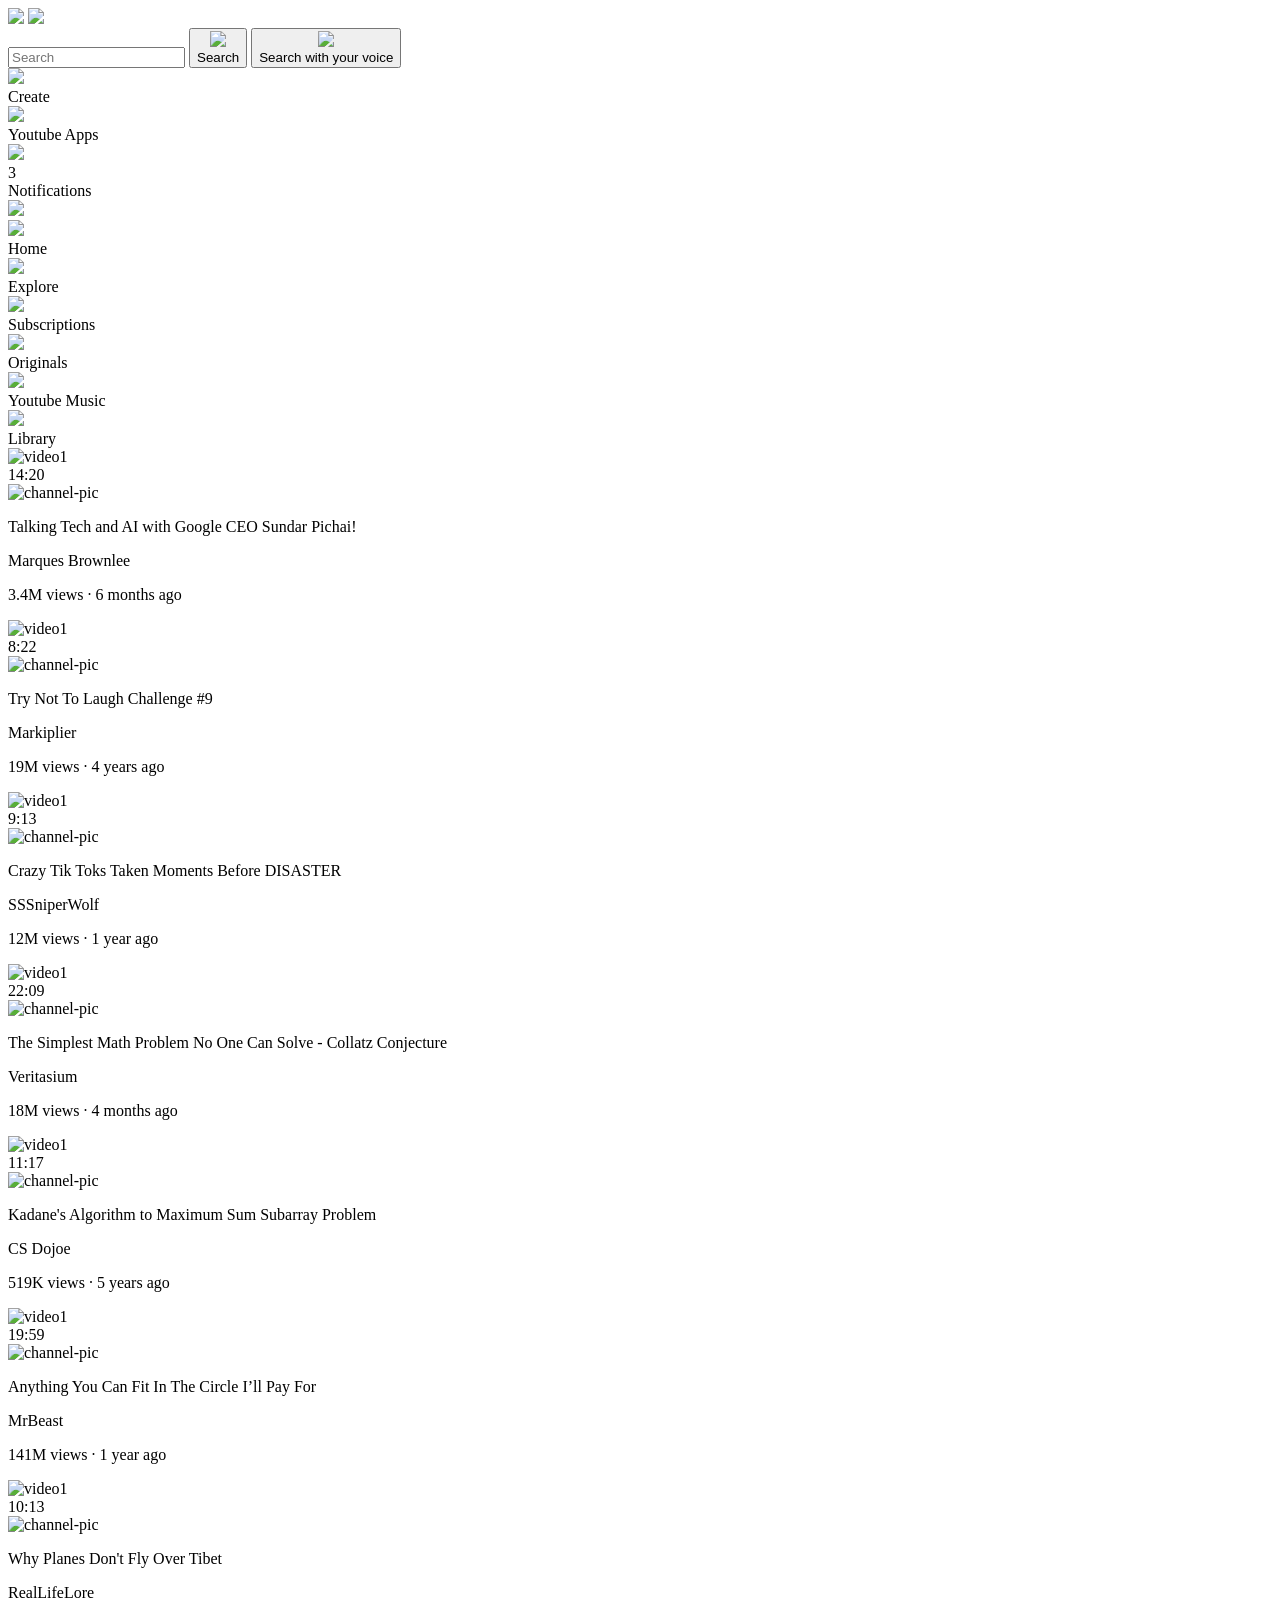
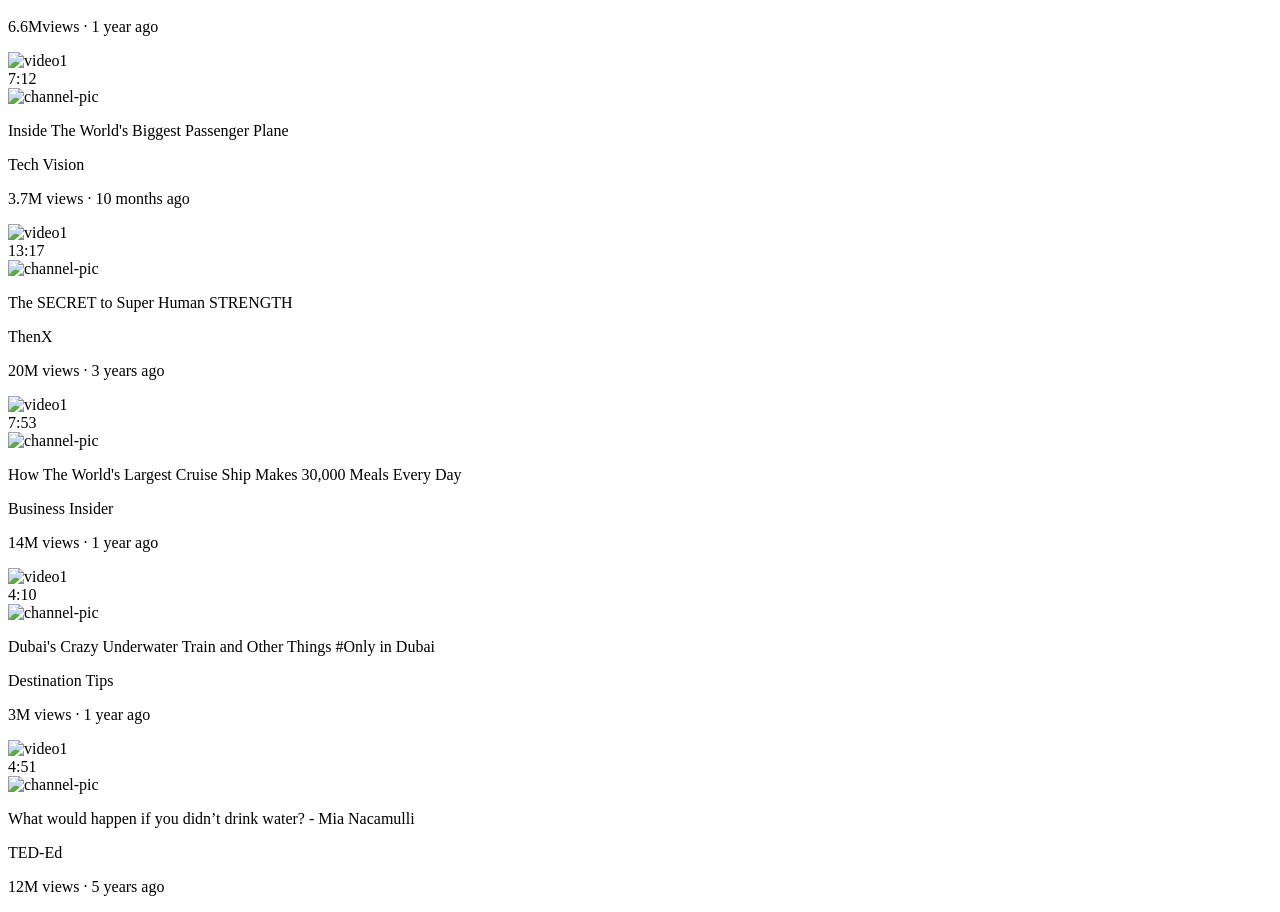
==== HTML-CSS/youtube.html @ 258d71fb "moving file in separate folder" ====
<!DOCTYPE html>
<html lang="en">
<head>
  <meta charset="UTF-8">
  <meta name="viewport" content="width=device-width, initial-scale=1.0">
  <title>Youtube</title>
  <link rel="stylesheet" href="styles/general.css">
  <link rel="stylesheet" href="styles/header.css">
  <link rel="stylesheet" href="styles/video.css">
  <link rel="stylesheet" href="styles/sidebar.css">
  <link rel="preconnect" href="https://fonts.googleapis.com">
  <link rel="preconnect" href="https://fonts.gstatic.com" crossorigin>
  <link href="https://fonts.googleapis.com/css2?family=Roboto:ital,wght@0,100..900;1,100..900&display=swap" rel="stylesheet">
 
</head>




<body>
  <div class="header">


   <div class="left-sec">
      <img src="icons/hamburger-menu.svg" class="hamburger">
      <img src="icons/youtube-logo.svg" class="youtube-logo">
   </div>


    <div class="mid-sec">
      <input type="text" placeholder="Search" class="search-bar">
      <button class="search-button">
      <img src="icons/search.svg" class="search-icon">
      <div class="tooltip">Search</div>
      </button>
      <button  class="voice-search-button">
        <img src="icons/voice-search-icon.svg" class="voice-search-icon">
        <div class="tooltip">Search with your voice</div>
      </button>
    </div>




    <div class="right-sec">
      <div class="upload-icon-container">
        <img src="icons/upload.svg" class="upload-icon">
        <div class="tooltip">Create</div>
      </div >
      <div class="youtube-apps-icon-container">
        <img src="icons/youtube-apps.svg" class="youtube-apps-icon">
        <div class="tooltip">Youtube Apps</div>
      </div>
  
      <div class="notification-icon-container">
        <div class="notification-image">
          <img src="icons/notifications.svg" class="notification-icon" >
          <div class="notification-count">3</div>
        </div>
      <div class="tooltip">Notifications</div>
      </div>   

      <div class="channel-icon-container">
        <img src="icons/channel-pic.jpg" class="parent-channel-pic">
      </div>
    
    </div>
  </div>
  





<div class="sideBar">
  <div class="sidebar-link">
    <img src="icons/home.svg">
    <div>Home</div>
  </div>
  <div class="sidebar-link">
    <img src="icons/explore.svg">
     <div>Explore</div>
  </div>
  <div class="sidebar-link">
    <img src="icons/subscriptions.svg">
    <div>Subscriptions</div>
  </div>
  <div class="sidebar-link">
    <img src="icons/originals.svg">
    <div>Originals</div>
  </div>
  <div class="sidebar-link">
    <img src="icons/youtube-music.svg">
    <div>Youtube Music</div>
  </div>
  <div class="sidebar-link">
    <img src="icons/library.svg">
    <div>Library</div>
  </div>
</div>
























<div class="video-grid">
  <div class="video-preview">
        <div class="thumbnail-row" >
          <img src="thumbnails/thumbnail-1.webp" alt="video1" class="thumbnail">
        <div class="video-time">14:20</div>
        </div>

        <div class="video-info-grid">

          <div class="profile-pic">
          <img src="channel-pics/channel-1.jpeg" alt="channel-pic" class="channel-picture">
          </div>

          <div class="video-info">
            <p class="video-title">
            Talking Tech and AI with Google CEO Sundar Pichai!</p>
            <p class="video-author">Marques Brownlee</p>
            <p class="video-stats">3.4M views &#183; 6 months ago</p>
          </div>
    
        </div>
  </div>



  <div class="video-preview">
      <div class="thumbnail-row">
        <img src="thumbnails/thumbnail-2.webp" alt="video1" class="thumbnail">
        <div class="video-time">8:22</div>
      </div>
      <div class="video-info-grid">

        <div class="profile-pic">
        <img src="channel-pics/channel-2.jpeg" alt="channel-pic" class="channel-picture">
        </div>
        <div class="video-info">
          <p class="video-title">
         Try Not To Laugh Challenge #9</p>
          <p class="video-author">Markiplier</p>
          <p class="video-stats">19M views &#183; 4 years ago</p>
        </div>
   
      </div>
  </div>

  <div class="video-preview">
        <div class="thumbnail-row">
          <img src="thumbnails/thumbnail-3.webp" alt="video1" class="thumbnail">
          <div class="video-time">9:13</div>
        </div>
        <div class="video-info-grid">

          <div class="profile-pic">
          <img src="channel-pics/channel-3.jpeg" alt="channel-pic" class="channel-picture">
          </div>
          <div class="video-info">
            <p class="video-title">
            
                 Crazy Tik Toks Taken Moments Before DISASTER
            </p>
            <p class="video-author">
                SSSniperWolf</p>
            <p class="video-stats">12M views &#183; 1 year ago
            </p>
          </div>
    
        </div>
    </div>



  <div class="video-preview">
      <div class="thumbnail-row">
        <img src="thumbnails/thumbnail-4.webp" alt="video1" class="thumbnail">
        <div class="video-time">22:09</div>
      
      </div>
      <div class="video-info-grid">

        <div class="profile-pic">
        <img src="channel-pics/channel-4.jpeg" alt="channel-pic" class="channel-picture">
        </div>
        <div class="video-info">
          <p class="video-title">
         The Simplest Math Problem No One Can Solve - Collatz Conjecture</p>
          <p class="video-author">Veritasium</p>
          <p class="video-stats">18M views &#183;  4 months ago</p>
        </div>
   
      </div>
  </div>



  <div class="video-preview">
      <div class="thumbnail-row">
        <img src="thumbnails/thumbnail-5.webp" alt="video1" class="thumbnail">
        <div class="video-time">11:17</div>
      </div>
      <div class="video-info-grid">

        <div class="profile-pic">
        <img src="channel-pics/channel-5.jpeg" alt="channel-pic" class="channel-picture">
        </div>
        <div class="video-info">
          <p class="video-title">
        Kadane's Algorithm to Maximum Sum Subarray Problem</p>
          <p class="video-author">CS Dojoe</p>
          <p class="video-stats">519K views &#183; 5 years ago</p>
        </div>
   
      </div>
  </div>



  <div class="video-preview">
      <div class="thumbnail-row">
        <img src="thumbnails/thumbnail-6.webp" alt="video1" class="thumbnail">
        <div class="video-time">19:59</div>
      </div>

      <div class="video-info-grid">

        <div class="profile-pic">
        <img src="channel-pics/channel-6.jpeg" alt="channel-pic" class="channel-picture">
        </div>

        <div class="video-info">
          <p class="video-title">
         Anything You Can Fit In The Circle I’ll Pay For</p>
          <p class="video-author">MrBeast</p>
          <p class="video-stats">141M views &#183; 1 year ago</p>
        </div>
   
      </div>
  </div>



  <div class="video-preview">
      <div class="thumbnail-row">
        <img src="thumbnails/thumbnail-7.webp" alt="video1" class="thumbnail">
        <div class="video-time">10:13</div>
      </div>

      <div class="video-info-grid">

        <div class="profile-pic">
        <img src="channel-pics/channel-7.jpeg" alt="channel-pic" class="channel-picture">
        </div>

        <div class="video-info">
          <p class="video-title">
         Why Planes Don't Fly Over Tibet</p>
          <p class="video-author">RealLifeLore</p>
          <p class="video-stats">6.6Mviews &#183; 1 year ago</p>
        </div>
   
      </div>
  </div>









  <div class="video-preview">
      <div class="thumbnail-row">
        <img src="thumbnails/thumbnail-8.webp" alt="video1" class="thumbnail">
        <div class="video-time">7:12</div>
      </div>

      <div class="video-info-grid">

        <div class="profile-pic">
        <img src="channel-pics/channel-8.jpeg" alt="channel-pic" class="channel-picture">
        </div>

        <div class="video-info">
          <p class="video-title">      
              Inside The World's Biggest Passenger Plane
          </p>
          <p class="video-author">Tech Vision</p>
          <p class="video-stats">3.7M views &#183; 10 months ago</p>
        </div>
   
      </div>
  </div>




     
  <div class="video-preview">
      <div class="thumbnail-row">
        <img src="thumbnails/thumbnail-9.webp" alt="video1" class="thumbnail">
        <div class="video-time">13:17</div>
      </div>

      <div class="video-info-grid">

        <div class="profile-pic">
        <img src="channel-pics/channel-9.jpeg" alt="channel-pic" class="channel-picture">
        </div>

        <div class="video-info">
          <p class="video-title">
             The SECRET to Super Human STRENGTH</p>
          <p class="video-author">ThenX</p>
          <p class="video-stats">20M views &#183; 3 years ago</p>
        </div>
   
      </div>
  </div>





     
  <div class="video-preview">
      <div class="thumbnail-row">
        <img src="thumbnails/thumbnail-10.webp" alt="video1" class="thumbnail">
        <div class="video-time">7:53</div>
      </div>

      <div class="video-info-grid">

        <div class="profile-pic">
        <img src="channel-pics/channel-10.jpeg" alt="channel-pic" class="channel-picture">
        </div>
         
        <div class="video-info">
          <p class="video-title">  
             How The World's Largest Cruise Ship Makes 30,000 Meals Every Day
          </p>
          <p class="video-author">
            Business Insider
          </p>
          <p class="video-stats">14M views &#183; 1 year ago</p>
        </div>
   
      </div>
  </div>





     
  <div class="video-preview">
      <div class="thumbnail-row">
        <img src="thumbnails/thumbnail-11.webp" alt="video1" class="thumbnail">
        <div class="video-time">4:10</div>
      </div>

      <div class="video-info-grid">

        <div class="profile-pic">
        <img src="channel-pics/channel-11.jpeg" alt="channel-pic" class="channel-picture">
        </div>

        <div class="video-info">
          <p class="video-title">     
               Dubai's Crazy Underwater Train and Other Things #Only in Dubai
          </p>
          <p class="video-author">
              Destination Tips
          </p>
          <p class="video-stats">3M views &#183; 1 year ago</p>
        </div>
   
      </div>
  </div>






     
  <div class="video-preview">
      <div class="thumbnail-row">
        <img src="thumbnails/thumbnail-12.webp" alt="video1" class="thumbnail">
        <div class="video-time">4:51</div>
      </div>

      <div class="video-info-grid">

        <div class="profile-pic">
        <img src="channel-pics/channel-12.jpeg" alt="channel-pic" class="channel-picture">
        </div>

        <div class="video-info">
          <p class="video-title">
               What would happen if you didn’t drink water? - Mia Nacamulli
          </p>
          <p class="video-author">
               TED-Ed
          </p>
          <p class="video-stats">12M views &#183; 5 years ago</p>
        </div>
   
      </div>
  </div>
     
</div>
</body>
</html>
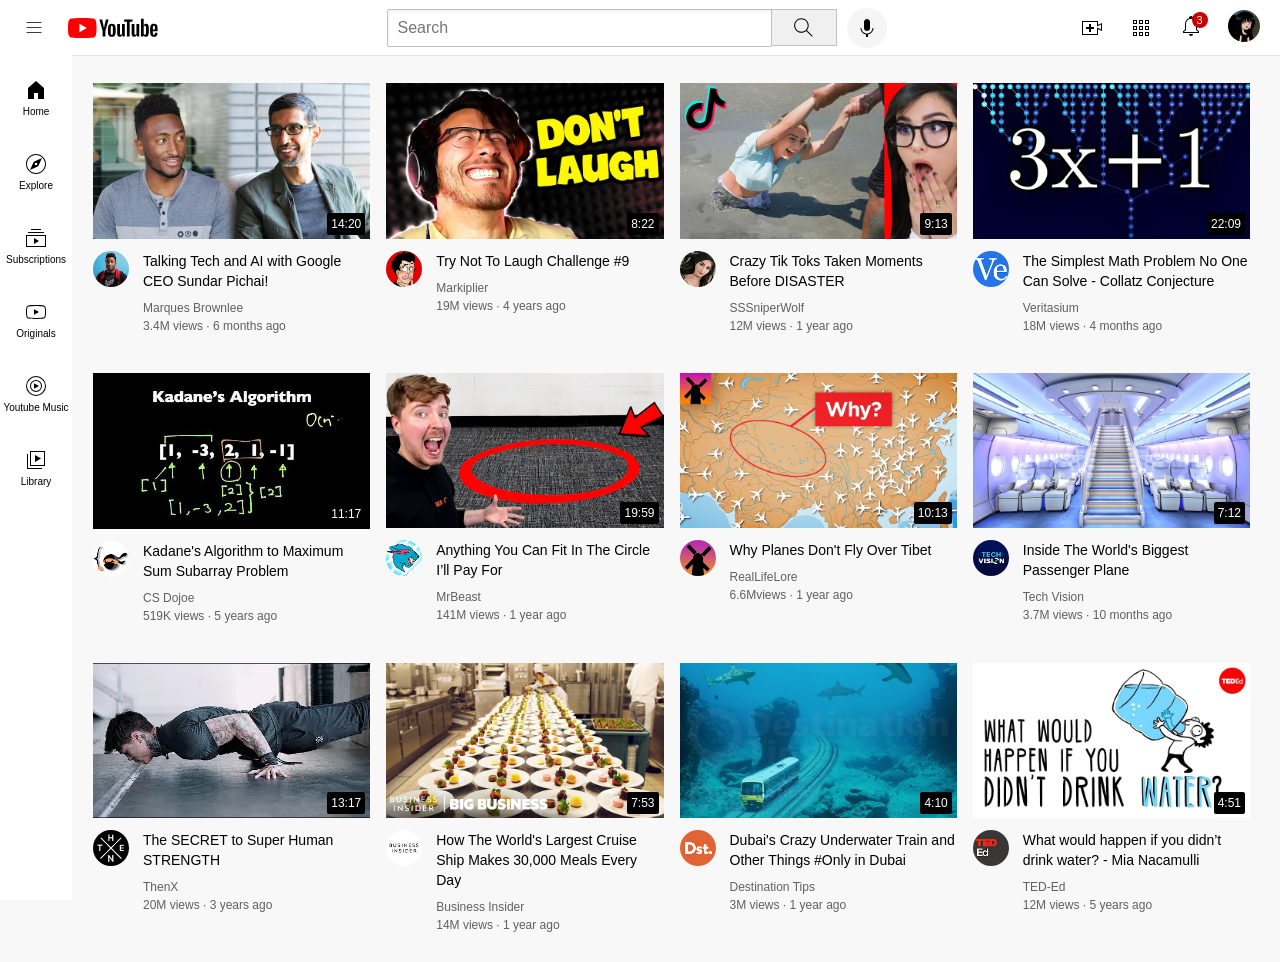
==== commit 0a72d551: "Organize web development files" ====
--- a/HTML-CSS/youtube.html
+++ b/HTML-CSS/youtube.html
@@ -1,437 +1,437 @@
-<!DOCTYPE html>
-<html lang="en">
-<head>
-  <meta charset="UTF-8">
-  <meta name="viewport" content="width=device-width, initial-scale=1.0">
-  <title>Youtube</title>
-  <link rel="stylesheet" href="styles/general.css">
-  <link rel="stylesheet" href="styles/header.css">
-  <link rel="stylesheet" href="styles/video.css">
-  <link rel="stylesheet" href="styles/sidebar.css">
-  <link rel="preconnect" href="https://fonts.googleapis.com">
-  <link rel="preconnect" href="https://fonts.gstatic.com" crossorigin>
-  <link href="https://fonts.googleapis.com/css2?family=Roboto:ital,wght@0,100..900;1,100..900&display=swap" rel="stylesheet">
- 
-</head>
-
-
-
-
-<body>
-  <div class="header">
-
-
-   <div class="left-sec">
-      <img src="icons/hamburger-menu.svg" class="hamburger">
-      <img src="icons/youtube-logo.svg" class="youtube-logo">
-   </div>
-
-
-    <div class="mid-sec">
-      <input type="text" placeholder="Search" class="search-bar">
-      <button class="search-button">
-      <img src="icons/search.svg" class="search-icon">
-      <div class="tooltip">Search</div>
-      </button>
-      <button  class="voice-search-button">
-        <img src="icons/voice-search-icon.svg" class="voice-search-icon">
-        <div class="tooltip">Search with your voice</div>
-      </button>
-    </div>
-
-
-
-
-    <div class="right-sec">
-      <div class="upload-icon-container">
-        <img src="icons/upload.svg" class="upload-icon">
-        <div class="tooltip">Create</div>
-      </div >
-      <div class="youtube-apps-icon-container">
-        <img src="icons/youtube-apps.svg" class="youtube-apps-icon">
-        <div class="tooltip">Youtube Apps</div>
-      </div>
-  
-      <div class="notification-icon-container">
-        <div class="notification-image">
-          <img src="icons/notifications.svg" class="notification-icon" >
-          <div class="notification-count">3</div>
-        </div>
-      <div class="tooltip">Notifications</div>
-      </div>   
-
-      <div class="channel-icon-container">
-        <img src="icons/channel-pic.jpg" class="parent-channel-pic">
-      </div>
-    
-    </div>
-  </div>
-  
-
-
-
-
-
-<div class="sideBar">
-  <div class="sidebar-link">
-    <img src="icons/home.svg">
-    <div>Home</div>
-  </div>
-  <div class="sidebar-link">
-    <img src="icons/explore.svg">
-     <div>Explore</div>
-  </div>
-  <div class="sidebar-link">
-    <img src="icons/subscriptions.svg">
-    <div>Subscriptions</div>
-  </div>
-  <div class="sidebar-link">
-    <img src="icons/originals.svg">
-    <div>Originals</div>
-  </div>
-  <div class="sidebar-link">
-    <img src="icons/youtube-music.svg">
-    <div>Youtube Music</div>
-  </div>
-  <div class="sidebar-link">
-    <img src="icons/library.svg">
-    <div>Library</div>
-  </div>
-</div>
-
-
-
-
-
-
-
-
-
-
-
-
-
-
-
-
-
-
-
-
-
-
-
-
-<div class="video-grid">
-  <div class="video-preview">
-        <div class="thumbnail-row" >
-          <img src="thumbnails/thumbnail-1.webp" alt="video1" class="thumbnail">
-        <div class="video-time">14:20</div>
-        </div>
-
-        <div class="video-info-grid">
-
-          <div class="profile-pic">
-          <img src="channel-pics/channel-1.jpeg" alt="channel-pic" class="channel-picture">
-          </div>
-
-          <div class="video-info">
-            <p class="video-title">
-            Talking Tech and AI with Google CEO Sundar Pichai!</p>
-            <p class="video-author">Marques Brownlee</p>
-            <p class="video-stats">3.4M views &#183; 6 months ago</p>
-          </div>
-    
-        </div>
-  </div>
-
-
-
-  <div class="video-preview">
-      <div class="thumbnail-row">
-        <img src="thumbnails/thumbnail-2.webp" alt="video1" class="thumbnail">
-        <div class="video-time">8:22</div>
-      </div>
-      <div class="video-info-grid">
-
-        <div class="profile-pic">
-        <img src="channel-pics/channel-2.jpeg" alt="channel-pic" class="channel-picture">
-        </div>
-        <div class="video-info">
-          <p class="video-title">
-         Try Not To Laugh Challenge #9</p>
-          <p class="video-author">Markiplier</p>
-          <p class="video-stats">19M views &#183; 4 years ago</p>
-        </div>
-   
-      </div>
-  </div>
-
-  <div class="video-preview">
-        <div class="thumbnail-row">
-          <img src="thumbnails/thumbnail-3.webp" alt="video1" class="thumbnail">
-          <div class="video-time">9:13</div>
-        </div>
-        <div class="video-info-grid">
-
-          <div class="profile-pic">
-          <img src="channel-pics/channel-3.jpeg" alt="channel-pic" class="channel-picture">
-          </div>
-          <div class="video-info">
-            <p class="video-title">
-            
-                 Crazy Tik Toks Taken Moments Before DISASTER
-            </p>
-            <p class="video-author">
-                SSSniperWolf</p>
-            <p class="video-stats">12M views &#183; 1 year ago
-            </p>
-          </div>
-    
-        </div>
-    </div>
-
-
-
-  <div class="video-preview">
-      <div class="thumbnail-row">
-        <img src="thumbnails/thumbnail-4.webp" alt="video1" class="thumbnail">
-        <div class="video-time">22:09</div>
-      
-      </div>
-      <div class="video-info-grid">
-
-        <div class="profile-pic">
-        <img src="channel-pics/channel-4.jpeg" alt="channel-pic" class="channel-picture">
-        </div>
-        <div class="video-info">
-          <p class="video-title">
-         The Simplest Math Problem No One Can Solve - Collatz Conjecture</p>
-          <p class="video-author">Veritasium</p>
-          <p class="video-stats">18M views &#183;  4 months ago</p>
-        </div>
-   
-      </div>
-  </div>
-
-
-
-  <div class="video-preview">
-      <div class="thumbnail-row">
-        <img src="thumbnails/thumbnail-5.webp" alt="video1" class="thumbnail">
-        <div class="video-time">11:17</div>
-      </div>
-      <div class="video-info-grid">
-
-        <div class="profile-pic">
-        <img src="channel-pics/channel-5.jpeg" alt="channel-pic" class="channel-picture">
-        </div>
-        <div class="video-info">
-          <p class="video-title">
-        Kadane's Algorithm to Maximum Sum Subarray Problem</p>
-          <p class="video-author">CS Dojoe</p>
-          <p class="video-stats">519K views &#183; 5 years ago</p>
-        </div>
-   
-      </div>
-  </div>
-
-
-
-  <div class="video-preview">
-      <div class="thumbnail-row">
-        <img src="thumbnails/thumbnail-6.webp" alt="video1" class="thumbnail">
-        <div class="video-time">19:59</div>
-      </div>
-
-      <div class="video-info-grid">
-
-        <div class="profile-pic">
-        <img src="channel-pics/channel-6.jpeg" alt="channel-pic" class="channel-picture">
-        </div>
-
-        <div class="video-info">
-          <p class="video-title">
-         Anything You Can Fit In The Circle I’ll Pay For</p>
-          <p class="video-author">MrBeast</p>
-          <p class="video-stats">141M views &#183; 1 year ago</p>
-        </div>
-   
-      </div>
-  </div>
-
-
-
-  <div class="video-preview">
-      <div class="thumbnail-row">
-        <img src="thumbnails/thumbnail-7.webp" alt="video1" class="thumbnail">
-        <div class="video-time">10:13</div>
-      </div>
-
-      <div class="video-info-grid">
-
-        <div class="profile-pic">
-        <img src="channel-pics/channel-7.jpeg" alt="channel-pic" class="channel-picture">
-        </div>
-
-        <div class="video-info">
-          <p class="video-title">
-         Why Planes Don't Fly Over Tibet</p>
-          <p class="video-author">RealLifeLore</p>
-          <p class="video-stats">6.6Mviews &#183; 1 year ago</p>
-        </div>
-   
-      </div>
-  </div>
-
-
-
-
-
-
-
-
-
-  <div class="video-preview">
-      <div class="thumbnail-row">
-        <img src="thumbnails/thumbnail-8.webp" alt="video1" class="thumbnail">
-        <div class="video-time">7:12</div>
-      </div>
-
-      <div class="video-info-grid">
-
-        <div class="profile-pic">
-        <img src="channel-pics/channel-8.jpeg" alt="channel-pic" class="channel-picture">
-        </div>
-
-        <div class="video-info">
-          <p class="video-title">      
-              Inside The World's Biggest Passenger Plane
-          </p>
-          <p class="video-author">Tech Vision</p>
-          <p class="video-stats">3.7M views &#183; 10 months ago</p>
-        </div>
-   
-      </div>
-  </div>
-
-
-
-
-     
-  <div class="video-preview">
-      <div class="thumbnail-row">
-        <img src="thumbnails/thumbnail-9.webp" alt="video1" class="thumbnail">
-        <div class="video-time">13:17</div>
-      </div>
-
-      <div class="video-info-grid">
-
-        <div class="profile-pic">
-        <img src="channel-pics/channel-9.jpeg" alt="channel-pic" class="channel-picture">
-        </div>
-
-        <div class="video-info">
-          <p class="video-title">
-             The SECRET to Super Human STRENGTH</p>
-          <p class="video-author">ThenX</p>
-          <p class="video-stats">20M views &#183; 3 years ago</p>
-        </div>
-   
-      </div>
-  </div>
-
-
-
-
-
-     
-  <div class="video-preview">
-      <div class="thumbnail-row">
-        <img src="thumbnails/thumbnail-10.webp" alt="video1" class="thumbnail">
-        <div class="video-time">7:53</div>
-      </div>
-
-      <div class="video-info-grid">
-
-        <div class="profile-pic">
-        <img src="channel-pics/channel-10.jpeg" alt="channel-pic" class="channel-picture">
-        </div>
-         
-        <div class="video-info">
-          <p class="video-title">  
-             How The World's Largest Cruise Ship Makes 30,000 Meals Every Day
-          </p>
-          <p class="video-author">
-            Business Insider
-          </p>
-          <p class="video-stats">14M views &#183; 1 year ago</p>
-        </div>
-   
-      </div>
-  </div>
-
-
-
-
-
-     
-  <div class="video-preview">
-      <div class="thumbnail-row">
-        <img src="thumbnails/thumbnail-11.webp" alt="video1" class="thumbnail">
-        <div class="video-time">4:10</div>
-      </div>
-
-      <div class="video-info-grid">
-
-        <div class="profile-pic">
-        <img src="channel-pics/channel-11.jpeg" alt="channel-pic" class="channel-picture">
-        </div>
-
-        <div class="video-info">
-          <p class="video-title">     
-               Dubai's Crazy Underwater Train and Other Things #Only in Dubai
-          </p>
-          <p class="video-author">
-              Destination Tips
-          </p>
-          <p class="video-stats">3M views &#183; 1 year ago</p>
-        </div>
-   
-      </div>
-  </div>
-
-
-
-
-
-
-     
-  <div class="video-preview">
-      <div class="thumbnail-row">
-        <img src="thumbnails/thumbnail-12.webp" alt="video1" class="thumbnail">
-        <div class="video-time">4:51</div>
-      </div>
-
-      <div class="video-info-grid">
-
-        <div class="profile-pic">
-        <img src="channel-pics/channel-12.jpeg" alt="channel-pic" class="channel-picture">
-        </div>
-
-        <div class="video-info">
-          <p class="video-title">
-               What would happen if you didn’t drink water? - Mia Nacamulli
-          </p>
-          <p class="video-author">
-               TED-Ed
-          </p>
-          <p class="video-stats">12M views &#183; 5 years ago</p>
-        </div>
-   
-      </div>
-  </div>
-     
-</div>
-</body>
-</html>
+<!DOCTYPE html>
+<html lang="en">
+<head>
+  <meta charset="UTF-8">
+  <meta name="viewport" content="width=device-width, initial-scale=1.0">
+  <title>Youtube</title>
+  <link rel="stylesheet" href="styles/general.css">
+  <link rel="stylesheet" href="styles/header.css">
+  <link rel="stylesheet" href="styles/video.css">
+  <link rel="stylesheet" href="styles/sidebar.css">
+  <link rel="preconnect" href="https://fonts.googleapis.com">
+  <link rel="preconnect" href="https://fonts.gstatic.com" crossorigin>
+  <link href="https://fonts.googleapis.com/css2?family=Roboto:ital,wght@0,100..900;1,100..900&display=swap" rel="stylesheet">
+ 
+</head>
+
+
+
+
+<body>
+  <div class="header">
+
+
+   <div class="left-sec">
+      <img src="icons/hamburger-menu.svg" class="hamburger">
+      <img src="icons/youtube-logo.svg" class="youtube-logo">
+   </div>
+
+
+    <div class="mid-sec">
+      <input type="text" placeholder="Search" class="search-bar">
+      <button class="search-button">
+      <img src="icons/search.svg" class="search-icon">
+      <div class="tooltip">Search</div>
+      </button>
+      <button  class="voice-search-button">
+        <img src="icons/voice-search-icon.svg" class="voice-search-icon">
+        <div class="tooltip">Search with your voice</div>
+      </button>
+    </div>
+
+
+
+
+    <div class="right-sec">
+      <div class="upload-icon-container">
+        <img src="icons/upload.svg" class="upload-icon">
+        <div class="tooltip">Create</div>
+      </div >
+      <div class="youtube-apps-icon-container">
+        <img src="icons/youtube-apps.svg" class="youtube-apps-icon">
+        <div class="tooltip">Youtube Apps</div>
+      </div>
+  
+      <div class="notification-icon-container">
+        <div class="notification-image">
+          <img src="icons/notifications.svg" class="notification-icon" >
+          <div class="notification-count">3</div>
+        </div>
+      <div class="tooltip">Notifications</div>
+      </div>   
+
+      <div class="channel-icon-container">
+        <img src="icons/channel-pic.jpg" class="parent-channel-pic">
+      </div>
+    
+    </div>
+  </div>
+  
+
+
+
+
+
+<div class="sideBar">
+  <div class="sidebar-link">
+    <img src="icons/home.svg">
+    <div>Home</div>
+  </div>
+  <div class="sidebar-link">
+    <img src="icons/explore.svg">
+     <div>Explore</div>
+  </div>
+  <div class="sidebar-link">
+    <img src="icons/subscriptions.svg">
+    <div>Subscriptions</div>
+  </div>
+  <div class="sidebar-link">
+    <img src="icons/originals.svg">
+    <div>Originals</div>
+  </div>
+  <div class="sidebar-link">
+    <img src="icons/youtube-music.svg">
+    <div>Youtube Music</div>
+  </div>
+  <div class="sidebar-link">
+    <img src="icons/library.svg">
+    <div>Library</div>
+  </div>
+</div>
+
+
+
+
+
+
+
+
+
+
+
+
+
+
+
+
+
+
+
+
+
+
+
+
+<div class="video-grid">
+  <div class="video-preview">
+        <div class="thumbnail-row" >
+          <img src="thumbnails/thumbnail-1.webp" alt="video1" class="thumbnail">
+        <div class="video-time">14:20</div>
+        </div>
+
+        <div class="video-info-grid">
+
+          <div class="profile-pic">
+          <img src="channel-pics/channel-1.jpeg" alt="channel-pic" class="channel-picture">
+          </div>
+
+          <div class="video-info">
+            <p class="video-title">
+            Talking Tech and AI with Google CEO Sundar Pichai!</p>
+            <p class="video-author">Marques Brownlee</p>
+            <p class="video-stats">3.4M views &#183; 6 months ago</p>
+          </div>
+    
+        </div>
+  </div>
+
+
+
+  <div class="video-preview">
+      <div class="thumbnail-row">
+        <img src="thumbnails/thumbnail-2.webp" alt="video1" class="thumbnail">
+        <div class="video-time">8:22</div>
+      </div>
+      <div class="video-info-grid">
+
+        <div class="profile-pic">
+        <img src="channel-pics/channel-2.jpeg" alt="channel-pic" class="channel-picture">
+        </div>
+        <div class="video-info">
+          <p class="video-title">
+         Try Not To Laugh Challenge #9</p>
+          <p class="video-author">Markiplier</p>
+          <p class="video-stats">19M views &#183; 4 years ago</p>
+        </div>
+   
+      </div>
+  </div>
+
+  <div class="video-preview">
+        <div class="thumbnail-row">
+          <img src="thumbnails/thumbnail-3.webp" alt="video1" class="thumbnail">
+          <div class="video-time">9:13</div>
+        </div>
+        <div class="video-info-grid">
+
+          <div class="profile-pic">
+          <img src="channel-pics/channel-3.jpeg" alt="channel-pic" class="channel-picture">
+          </div>
+          <div class="video-info">
+            <p class="video-title">
+            
+                 Crazy Tik Toks Taken Moments Before DISASTER
+            </p>
+            <p class="video-author">
+                SSSniperWolf</p>
+            <p class="video-stats">12M views &#183; 1 year ago
+            </p>
+          </div>
+    
+        </div>
+    </div>
+
+
+
+  <div class="video-preview">
+      <div class="thumbnail-row">
+        <img src="thumbnails/thumbnail-4.webp" alt="video1" class="thumbnail">
+        <div class="video-time">22:09</div>
+      
+      </div>
+      <div class="video-info-grid">
+
+        <div class="profile-pic">
+        <img src="channel-pics/channel-4.jpeg" alt="channel-pic" class="channel-picture">
+        </div>
+        <div class="video-info">
+          <p class="video-title">
+         The Simplest Math Problem No One Can Solve - Collatz Conjecture</p>
+          <p class="video-author">Veritasium</p>
+          <p class="video-stats">18M views &#183;  4 months ago</p>
+        </div>
+   
+      </div>
+  </div>
+
+
+
+  <div class="video-preview">
+      <div class="thumbnail-row">
+        <img src="thumbnails/thumbnail-5.webp" alt="video1" class="thumbnail">
+        <div class="video-time">11:17</div>
+      </div>
+      <div class="video-info-grid">
+
+        <div class="profile-pic">
+        <img src="channel-pics/channel-5.jpeg" alt="channel-pic" class="channel-picture">
+        </div>
+        <div class="video-info">
+          <p class="video-title">
+        Kadane's Algorithm to Maximum Sum Subarray Problem</p>
+          <p class="video-author">CS Dojoe</p>
+          <p class="video-stats">519K views &#183; 5 years ago</p>
+        </div>
+   
+      </div>
+  </div>
+
+
+
+  <div class="video-preview">
+      <div class="thumbnail-row">
+        <img src="thumbnails/thumbnail-6.webp" alt="video1" class="thumbnail">
+        <div class="video-time">19:59</div>
+      </div>
+
+      <div class="video-info-grid">
+
+        <div class="profile-pic">
+        <img src="channel-pics/channel-6.jpeg" alt="channel-pic" class="channel-picture">
+        </div>
+
+        <div class="video-info">
+          <p class="video-title">
+         Anything You Can Fit In The Circle I’ll Pay For</p>
+          <p class="video-author">MrBeast</p>
+          <p class="video-stats">141M views &#183; 1 year ago</p>
+        </div>
+   
+      </div>
+  </div>
+
+
+
+  <div class="video-preview">
+      <div class="thumbnail-row">
+        <img src="thumbnails/thumbnail-7.webp" alt="video1" class="thumbnail">
+        <div class="video-time">10:13</div>
+      </div>
+
+      <div class="video-info-grid">
+
+        <div class="profile-pic">
+        <img src="channel-pics/channel-7.jpeg" alt="channel-pic" class="channel-picture">
+        </div>
+
+        <div class="video-info">
+          <p class="video-title">
+         Why Planes Don't Fly Over Tibet</p>
+          <p class="video-author">RealLifeLore</p>
+          <p class="video-stats">6.6Mviews &#183; 1 year ago</p>
+        </div>
+   
+      </div>
+  </div>
+
+
+
+
+
+
+
+
+
+  <div class="video-preview">
+      <div class="thumbnail-row">
+        <img src="thumbnails/thumbnail-8.webp" alt="video1" class="thumbnail">
+        <div class="video-time">7:12</div>
+      </div>
+
+      <div class="video-info-grid">
+
+        <div class="profile-pic">
+        <img src="channel-pics/channel-8.jpeg" alt="channel-pic" class="channel-picture">
+        </div>
+
+        <div class="video-info">
+          <p class="video-title">      
+              Inside The World's Biggest Passenger Plane
+          </p>
+          <p class="video-author">Tech Vision</p>
+          <p class="video-stats">3.7M views &#183; 10 months ago</p>
+        </div>
+   
+      </div>
+  </div>
+
+
+
+
+     
+  <div class="video-preview">
+      <div class="thumbnail-row">
+        <img src="thumbnails/thumbnail-9.webp" alt="video1" class="thumbnail">
+        <div class="video-time">13:17</div>
+      </div>
+
+      <div class="video-info-grid">
+
+        <div class="profile-pic">
+        <img src="channel-pics/channel-9.jpeg" alt="channel-pic" class="channel-picture">
+        </div>
+
+        <div class="video-info">
+          <p class="video-title">
+             The SECRET to Super Human STRENGTH</p>
+          <p class="video-author">ThenX</p>
+          <p class="video-stats">20M views &#183; 3 years ago</p>
+        </div>
+   
+      </div>
+  </div>
+
+
+
+
+
+     
+  <div class="video-preview">
+      <div class="thumbnail-row">
+        <img src="thumbnails/thumbnail-10.webp" alt="video1" class="thumbnail">
+        <div class="video-time">7:53</div>
+      </div>
+
+      <div class="video-info-grid">
+
+        <div class="profile-pic">
+        <img src="channel-pics/channel-10.jpeg" alt="channel-pic" class="channel-picture">
+        </div>
+         
+        <div class="video-info">
+          <p class="video-title">  
+             How The World's Largest Cruise Ship Makes 30,000 Meals Every Day
+          </p>
+          <p class="video-author">
+            Business Insider
+          </p>
+          <p class="video-stats">14M views &#183; 1 year ago</p>
+        </div>
+   
+      </div>
+  </div>
+
+
+
+
+
+     
+  <div class="video-preview">
+      <div class="thumbnail-row">
+        <img src="thumbnails/thumbnail-11.webp" alt="video1" class="thumbnail">
+        <div class="video-time">4:10</div>
+      </div>
+
+      <div class="video-info-grid">
+
+        <div class="profile-pic">
+        <img src="channel-pics/channel-11.jpeg" alt="channel-pic" class="channel-picture">
+        </div>
+
+        <div class="video-info">
+          <p class="video-title">     
+               Dubai's Crazy Underwater Train and Other Things #Only in Dubai
+          </p>
+          <p class="video-author">
+              Destination Tips
+          </p>
+          <p class="video-stats">3M views &#183; 1 year ago</p>
+        </div>
+   
+      </div>
+  </div>
+
+
+
+
+
+
+     
+  <div class="video-preview">
+      <div class="thumbnail-row">
+        <img src="thumbnails/thumbnail-12.webp" alt="video1" class="thumbnail">
+        <div class="video-time">4:51</div>
+      </div>
+
+      <div class="video-info-grid">
+
+        <div class="profile-pic">
+        <img src="channel-pics/channel-12.jpeg" alt="channel-pic" class="channel-picture">
+        </div>
+
+        <div class="video-info">
+          <p class="video-title">
+               What would happen if you didn’t drink water? - Mia Nacamulli
+          </p>
+          <p class="video-author">
+               TED-Ed
+          </p>
+          <p class="video-stats">12M views &#183; 5 years ago</p>
+        </div>
+   
+      </div>
+  </div>
+     
+</div>
+</body>
+</html>
--- a/HTML-CSS/styles/general.css
+++ b/HTML-CSS/styles/general.css
@@ -0,0 +1,13 @@
+p {
+  margin-top: 0;
+  margin-bottom: 0;
+}
+
+body {
+  font-family: Roboto, Arial;
+  margin-bottom:30px;
+  padding-top: 75px;
+  padding-left: 85px;
+  padding-right: 22px;
+  background-color: rgb(248, 248, 248);
+}
--- a/HTML-CSS/styles/header.css
+++ b/HTML-CSS/styles/header.css
@@ -0,0 +1,169 @@
+.header {
+  height: 55px;
+  display: flex;
+  flex-direction: row;
+  justify-content: space-between;
+  position: fixed;
+  top: 0;
+  left: 0;
+  right: 0;
+  z-index: 100;
+  background-color: white;
+  border-bottom-width: 1px;
+  border-bottom-style: solid;
+  border-bottom-color: rgb(228, 228, 228);
+}
+
+.left-sec{
+  display: flex;
+  align-items: center;
+}
+
+.hamburger{
+  height: 20px;
+  margin-left: 24px;
+  margin-right: 24px;
+}
+
+.youtube-logo {
+  height: 20px;
+}
+
+.mid-sec{
+  flex: 1;
+  margin-left: 70px;
+  margin-right: 35px;
+  max-width: 500px;
+  display: flex;
+  align-items: center;
+}
+
+.search-bar {
+  flex: 1;
+  height: 34px;
+  padding-left: 10px;
+  font-size: 16px;
+  border: 1px solid rgb(192, 192, 192);
+  border-radius: 2px;
+  box-shadow: inset 1px 2px 3px rgba(0, 0, 0, 0.05);
+  width: 0;
+}
+
+.search-bar::placeholder {
+  font-size: 16px;
+}
+
+.search-button {
+  height: 37px;
+  width: 66px;
+  background-color: rgb(240, 240, 240);
+  border-width: 1px;
+  border-style: solid;
+  border-color: rgb(192, 192, 192);
+  margin-left: -1px;
+  margin-right: 10px;
+}
+
+.search-button,
+.voice-search-button,
+.upload-icon-container ,
+.youtube-apps-icon-container,
+.notification-icon-container{
+  display: flex;
+  justify-content: center;
+  align-items: center;
+  position: relative;
+}
+
+.search-button .tooltip,
+.voice-search-button .tooltip,
+.upload-icon-container .tooltip ,
+.youtube-apps-icon-container .tooltip,
+.notification-icon-container .tooltip{
+  position: absolute;
+  background-color: gray;
+  color: white;
+  padding-top: 4px;
+  padding-bottom: 4px;
+  padding-left: 8px;
+  padding-right: 8px;
+  border-radius: 2px;
+  font-size: 12px;
+  bottom: -30px;
+  opacity: 0;
+  transition: opacity 0.15s;
+  pointer-events: none;
+  white-space: nowrap;
+}
+
+.search-button:hover .tooltip,
+.voice-search-button:hover .tooltip,
+.upload-icon-container:hover .tooltip,
+.youtube-apps-icon-container:hover .tooltip ,
+.notification-icon-container:hover .tooltip{
+  opacity: 1;
+}
+
+.channel-icon-container:hover{
+  cursor:pointer;
+}
+
+.search-icon{
+  height: 25px;
+}
+
+.voice-search-button {
+  height: 40px;
+  width: 40px;
+  border-radius: 20px;
+  border: none;
+  background-color: rgb(245, 245, 245);
+}
+
+.voice-search-icon{
+  height: 24px;
+}
+
+.right-sec{
+  width: 180px;
+  margin-right: 20px;
+  display: flex;
+  align-items: center;
+  justify-content: space-between;
+  flex-shrink: 0;
+}
+
+.upload-icon{
+  height: 24px;
+}
+
+.youtube-apps-icon {
+  height: 24px;
+}
+
+.notification-icon {
+  height: 24px;
+}
+
+.notification-icon-container {
+  position: relative;
+}
+
+.notification-count {
+  position: absolute;
+  top: -2px;
+  right: -5px;
+  background-color: rgb(200, 0, 0);
+  color: white;
+  font-size: 11px;
+  padding-left: 5px;
+  padding-right: 5px;
+  padding-top: 2px;
+  padding-bottom: 2px;
+  border-radius: 10px;
+}
+
+.parent-channel-pic{
+  height: 32px;
+  border-radius: 16px;
+}
--- a/HTML-CSS/styles/video.css
+++ b/HTML-CSS/styles/video.css
@@ -0,0 +1,79 @@
+.thumbnail {
+  width: 100%;
+}
+
+.video-title {
+  margin-top: 0;
+  font-size: 14px;
+  font-weight: 500;
+  line-height: 20px;
+  margin-bottom: 10px;
+}
+
+.video-info-grid {
+  display: grid;
+  grid-template-columns: 50px 1fr;
+}
+
+.channel-picture{
+  width: 36px;
+  border-radius: 50px;
+}
+
+.thumbnail-row{
+  margin-bottom: 8px;
+  position: relative;
+}
+
+.video-author,
+.video-stats {
+  font-size: 12px;
+  color: rgb(96, 96, 96);
+}
+
+.video-author {
+  margin-bottom: 4px;
+}
+
+.video-grid {
+  display: grid;
+  grid-template-columns: 1fr 1fr 1fr 1fr;
+  column-gap: 16px;
+  row-gap: 40px;
+}
+
+
+
+@media (max-width: 750px) {
+  .video-grid {
+    grid-template-columns: 1fr 1fr;
+  }
+}
+
+@media (min-width: 751px) and (max-width: 999px) {
+  .video-grid {
+    grid-template-columns: 1fr 1fr 1fr;
+  }
+}
+
+@media (min-width: 1000px) {
+  .video-grid {
+    grid-template-columns: 1fr 1fr 1fr 1fr;
+  }
+}
+
+.video-time {
+  font-family: Roboto, Arial;
+  font-size: 12px;
+  font-weight: 500;
+  padding-left: 4px;
+  padding-right: 4px;
+  padding-top: 4px;
+  padding-bottom: 4px;
+  border-radius: 2px;
+  background-color: black;
+  color: white;
+  position: absolute;
+  bottom: 8px;
+  right: 5px;
+}
--- a/HTML-CSS/styles/sidebar.css
+++ b/HTML-CSS/styles/sidebar.css
@@ -0,0 +1,32 @@
+.sideBar {
+  position: fixed;
+  left: 0;
+  bottom: 0;
+  top: 55px;
+  background-color: white;
+  width: 72px;
+  z-index: 200;
+  padding-top: 5px;
+}
+
+.sidebar-link {
+  height: 74px;
+  display: flex;
+  justify-content: center;
+  align-items: center;
+  flex-direction: column;
+  cursor: pointer;
+}
+
+.sidebar-link:hover {
+  background-color: rgb(235, 235, 235);
+}
+
+.sidebar-link img {
+  height: 24px;
+  margin-bottom: 4px;
+}
+
+.sidebar-link div {
+  font-size: 10px;
+}
